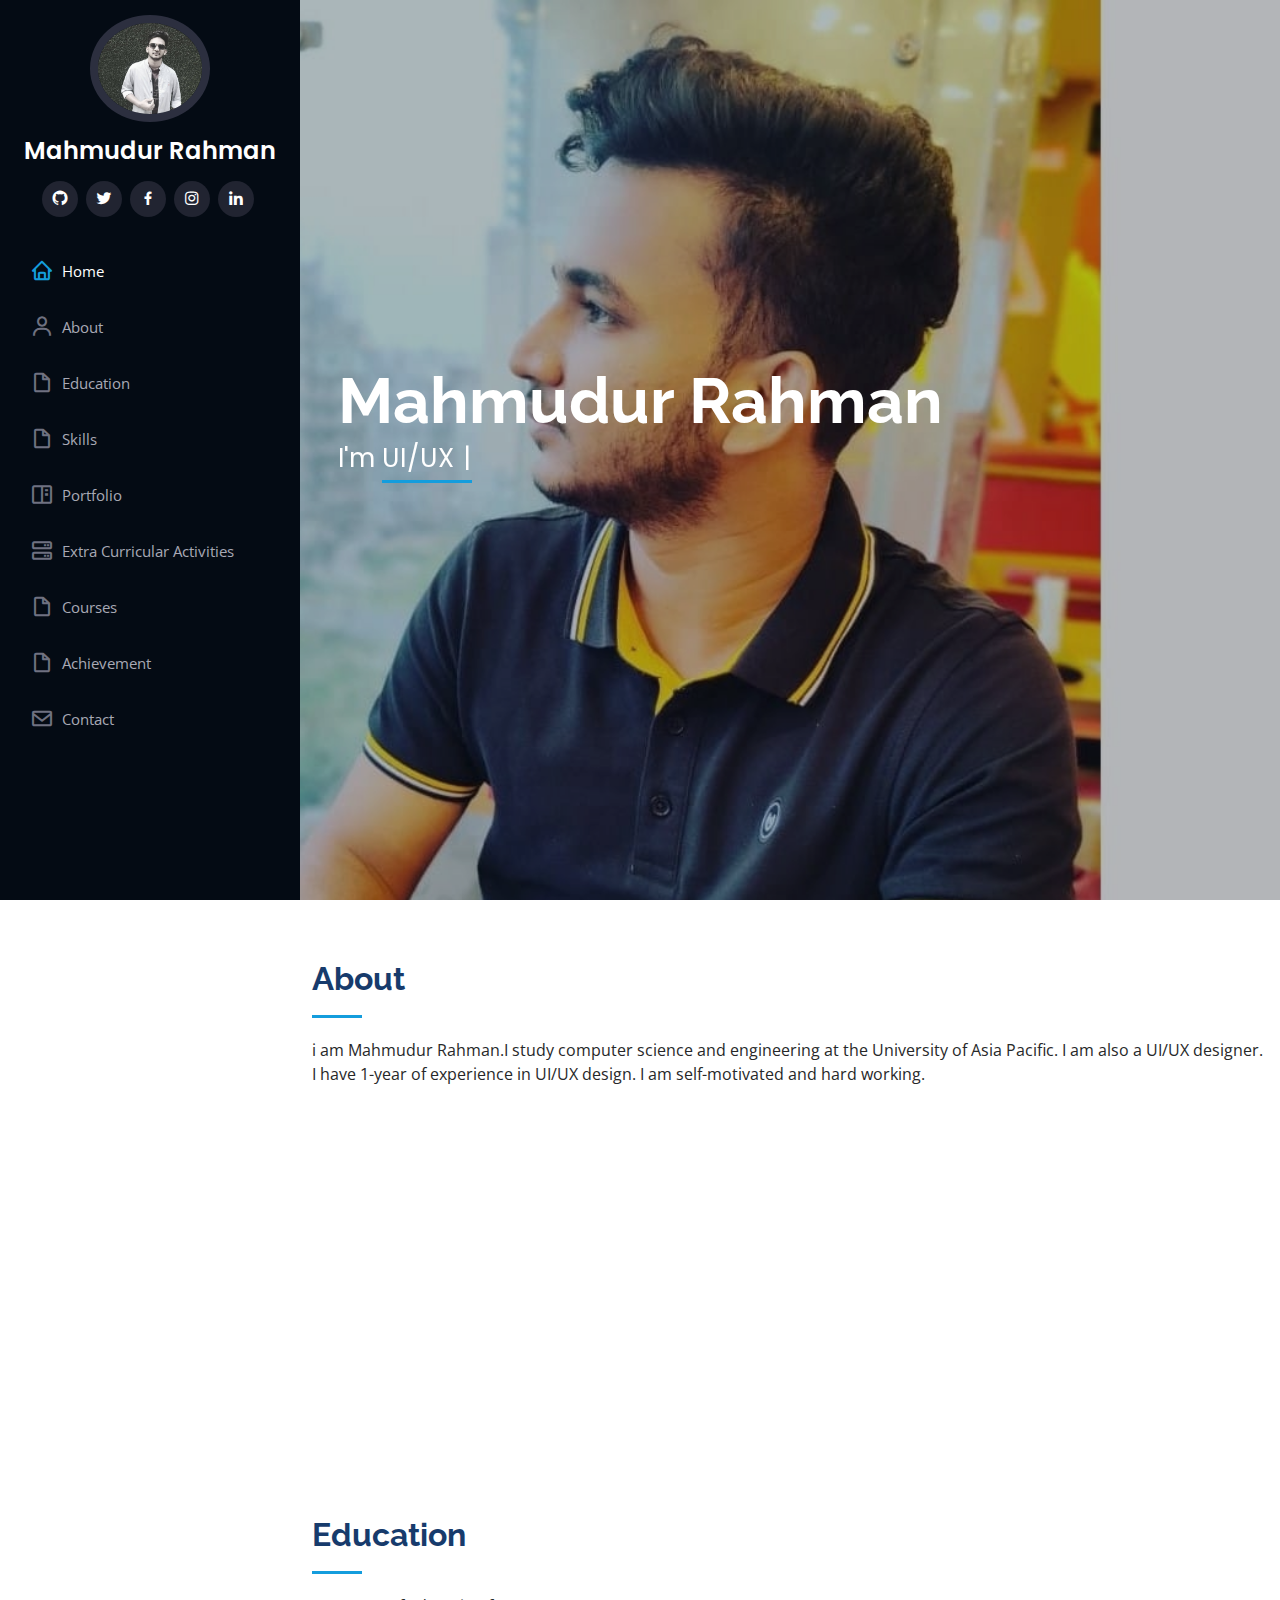
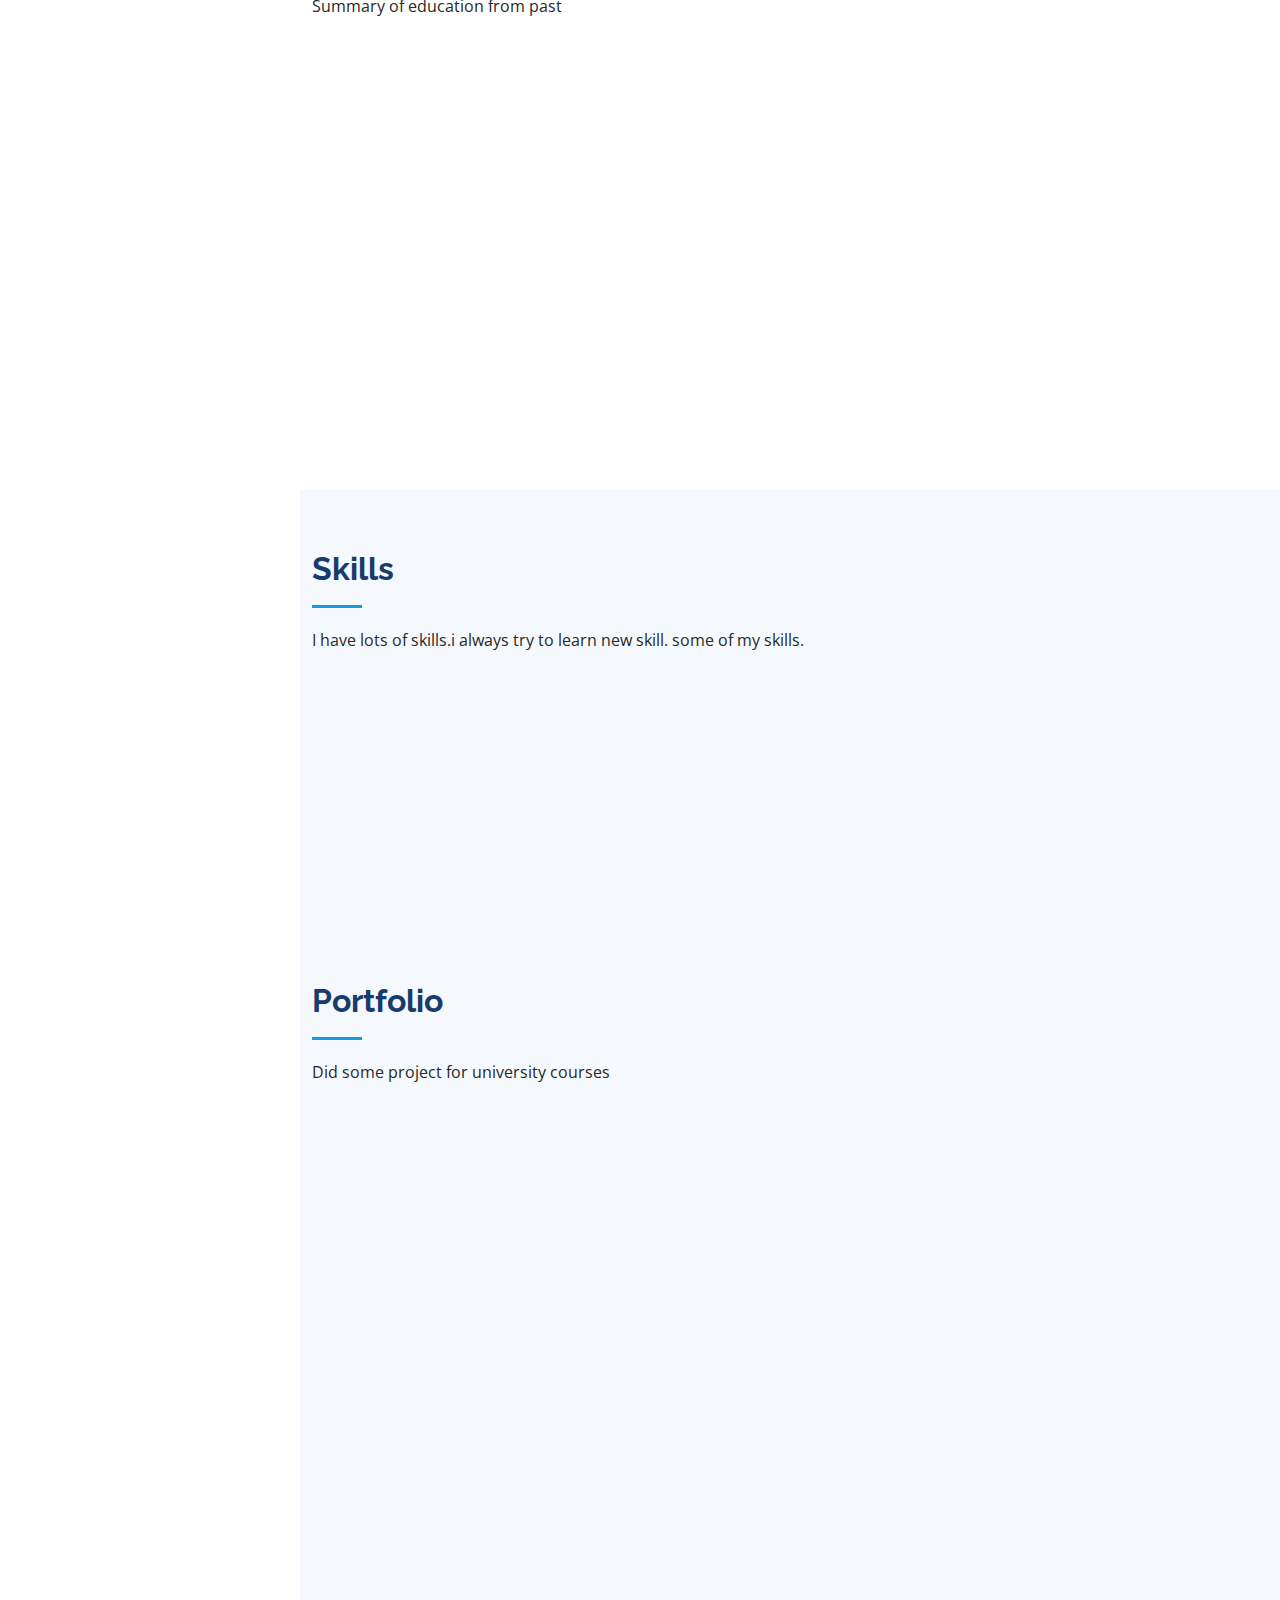
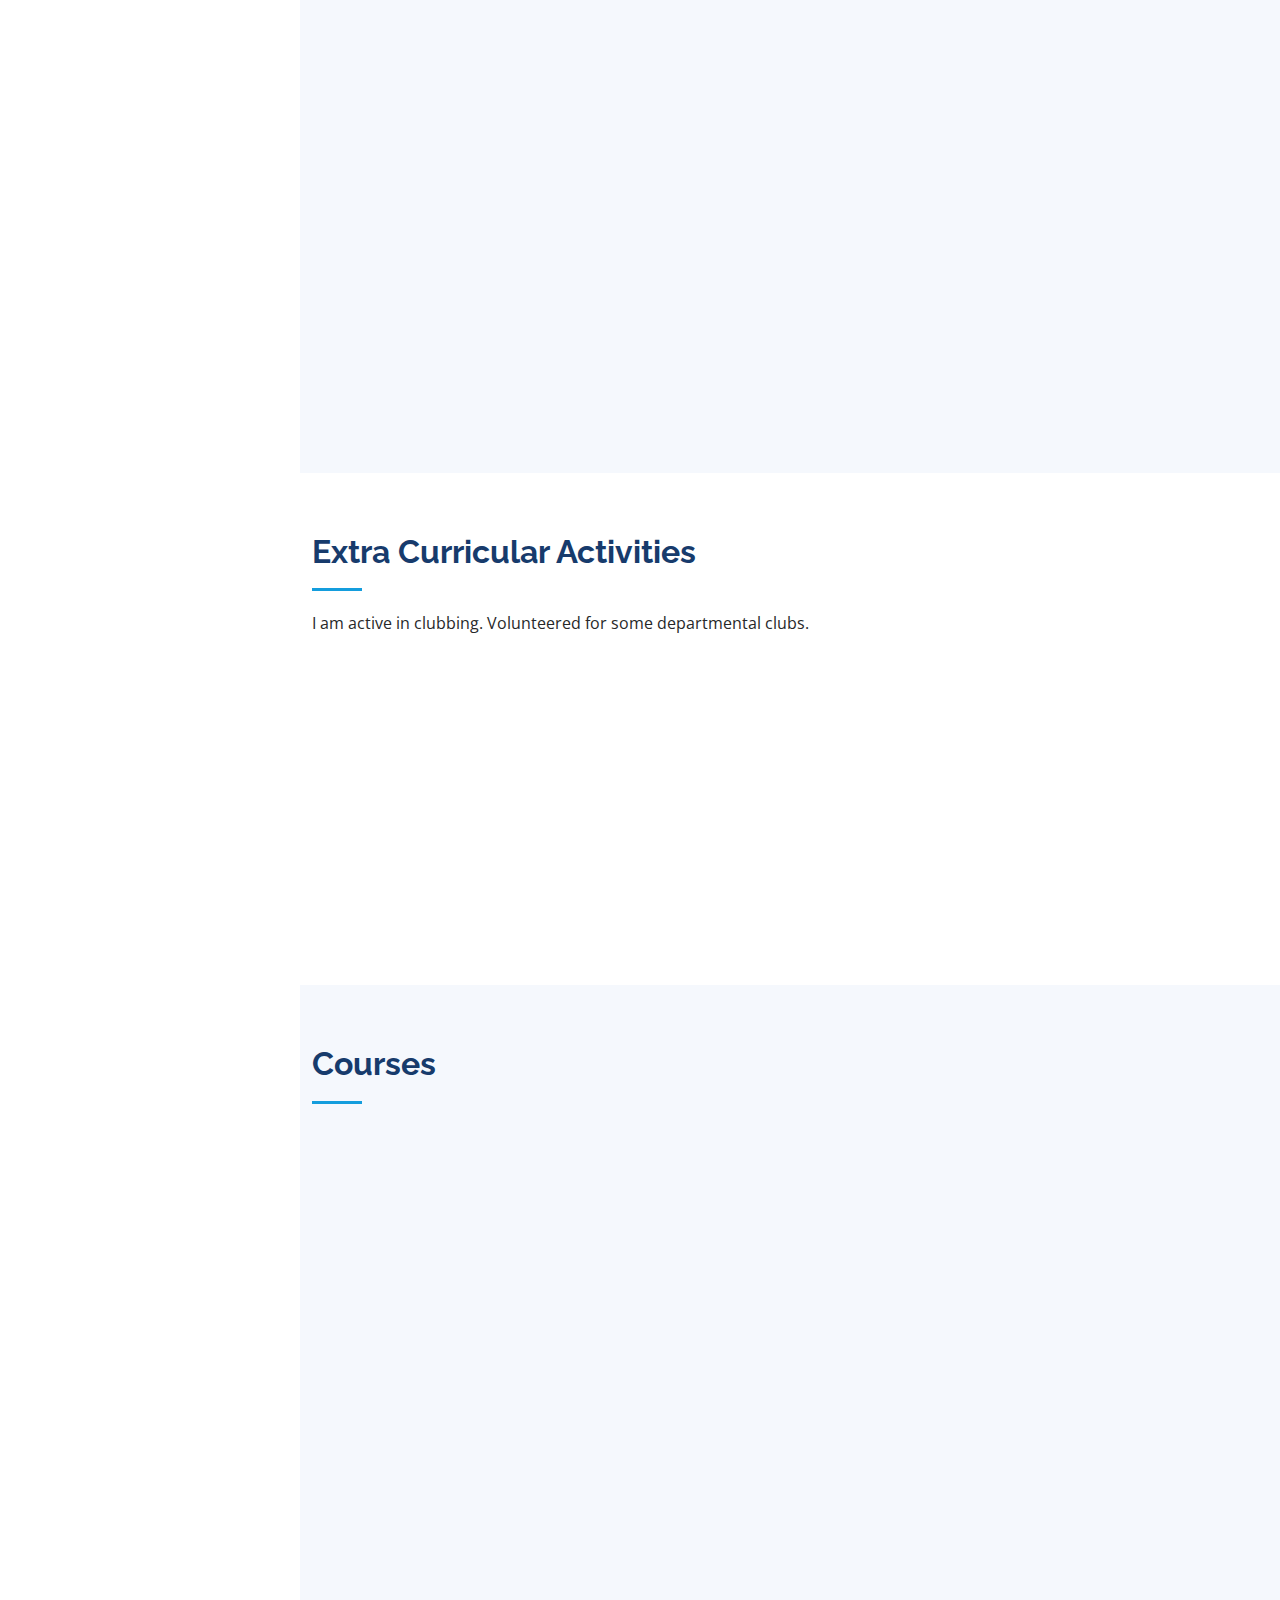
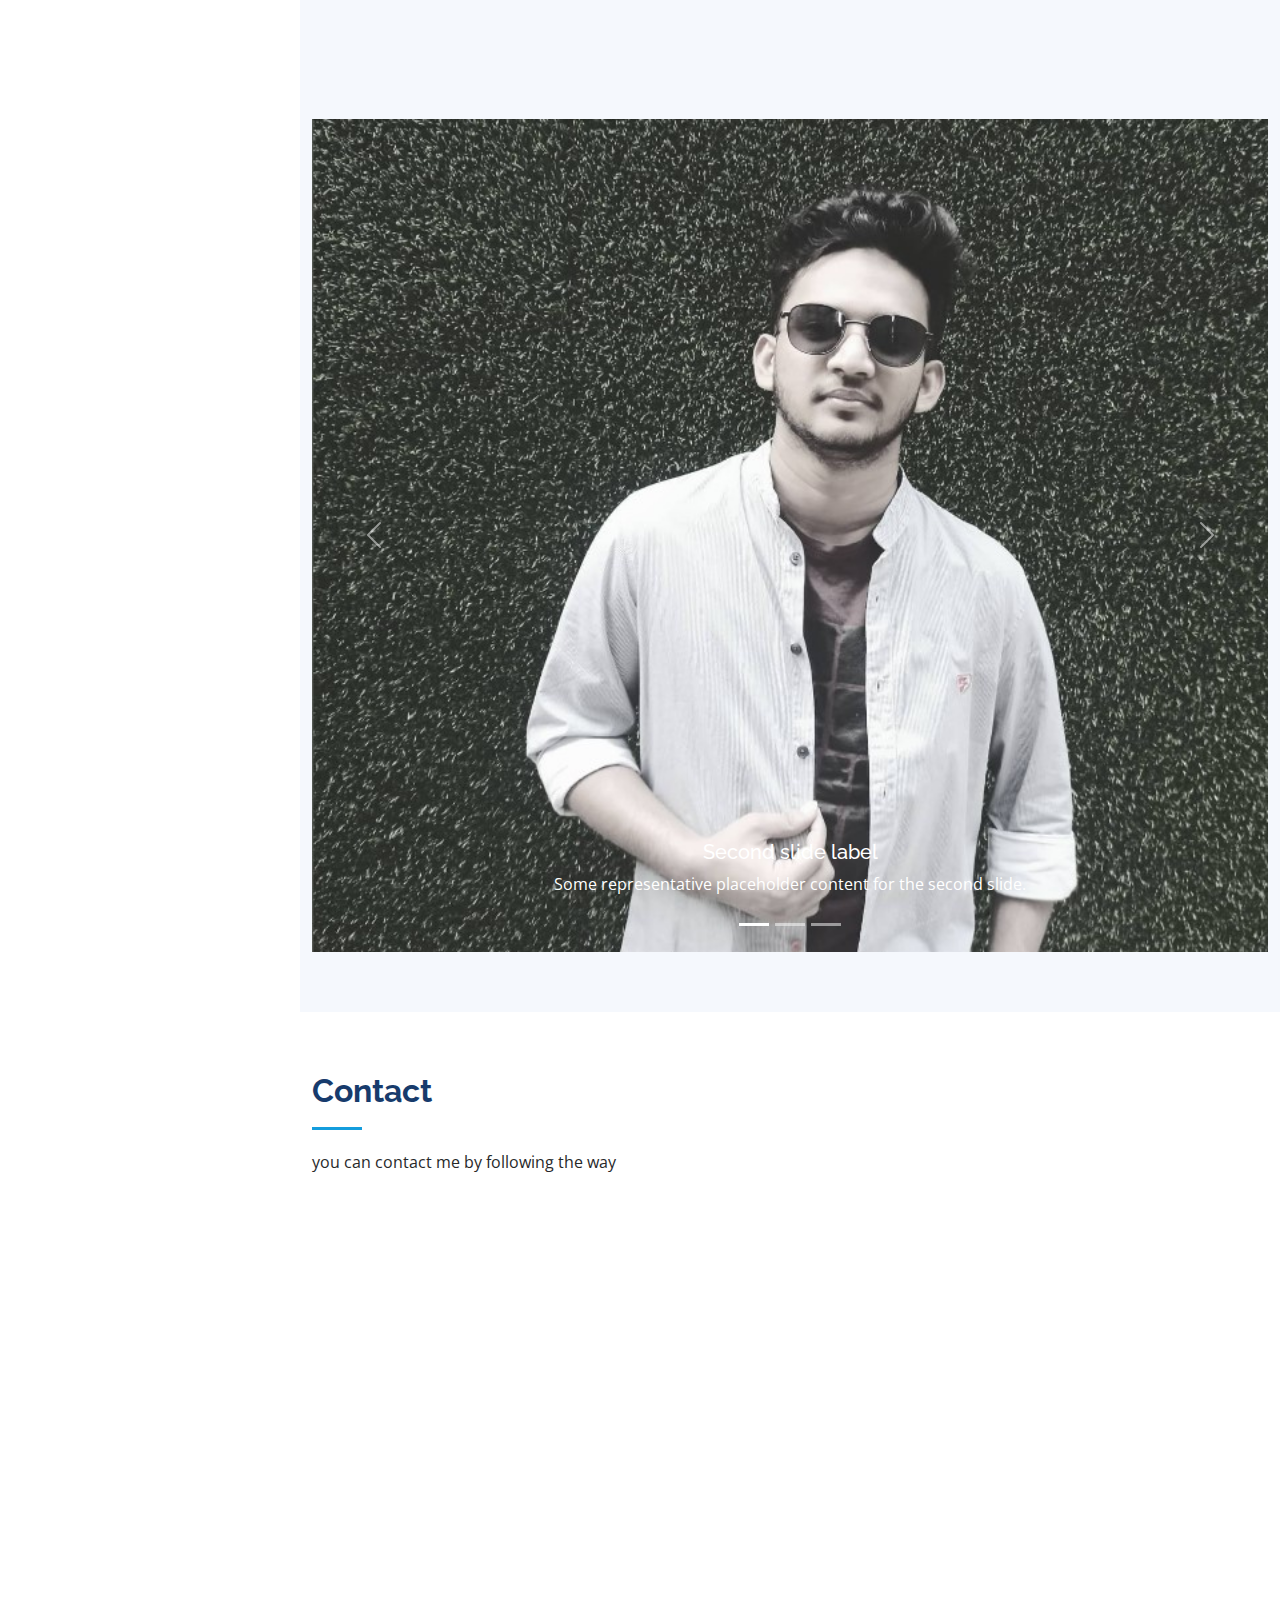
==== index.html @ 9872c56d "first commit" ====
<!DOCTYPE html>
<html lang="en">

<head>
  <meta charset="utf-8">
  <meta content="width=device-width, initial-scale=1.0" name="viewport">

  <title>Mahmudur Rahman</title>
  <meta content="" name="description">
  <meta content="" name="keywords">

  <!-- Favicons -->
  <link href="assets/img/favicon.png" rel="icon">
  <link href="assets/img/apple-touch-icon.png" rel="apple-touch-icon">
  <link rel="stylesheet" href="https://cdn.jsdelivr.net/npm/bootstrap@5.2.2/dist/css/bootstrap.min.css" integrity="sha384-Zenh87qX5JnK2Jl0vWa8Ck2rdkQ2Bzep5IDxbcnCeuOxjzrPF/et3URy9Bv1WTRi" crossorigin="anonymous">
  <!-- Google Fonts -->
  <link href="https://fonts.googleapis.com/css?family=Open+Sans:300,300i,400,400i,600,600i,700,700i|Raleway:300,300i,400,400i,500,500i,600,600i,700,700i|Poppins:300,300i,400,400i,500,500i,600,600i,700,700i" rel="stylesheet">

  <!-- Vendor CSS Files -->
  <link href="assets/vendor/aos/aos.css" rel="stylesheet">
  <link href="assets/vendor/bootstrap/css/bootstrap.min.css" rel="stylesheet">
  <link href="assets/vendor/bootstrap-icons/bootstrap-icons.css" rel="stylesheet">
  <link href="assets/vendor/boxicons/css/boxicons.min.css" rel="stylesheet">
  <link href="assets/vendor/glightbox/css/glightbox.min.css" rel="stylesheet">
  <link href="assets/vendor/swiper/swiper-bundle.min.css" rel="stylesheet">

  <!-- Template Main CSS File -->
  <link href="assets/css/style.css" rel="stylesheet">

</head>

<body>

  <!-- ======= Mobile nav toggle button ======= -->
  <i class="bi bi-list mobile-nav-toggle d-xl-none"></i>

  <!-- ======= Header ======= -->
  <header id="header">
    <div class="d-flex flex-column">

      <div class="profile">
        <img src="assets/img/profile-img.jpg" alt="" class="img-fluid rounded-circle">
        <h1 class="text-light"><a href="index.html">Mahmudur Rahman</a></h1>
        <div class="social-links mt-3 text-center">
          <a href="https://github.com/mahmud55" class="github" target="_blank"><i class="bx bxl-github"></i></a>
          <a href="#" class="twitter" target="_blank"><i class="bx bxl-twitter"></i></a>
          <a href="https://www.facebook.com/mahmudur.rimon" class="facebook" target="_blank"><i class="bx bxl-facebook"></i></a>
          <a href="https://www.instagram.com/_mahmud_rahman/" class="instagram" target="_blank"><i class="bx bxl-instagram"></i></a>
          <a href="https://www.linkedin.com/in/mahmudur-rahman-b52b741bb" class="linkedin" target="_blank"><i class="bx bxl-linkedin"></i></a>
        </div>
      </div>

      <nav id="navbar" class="nav-menu navbar">
        <ul>
          <li><a href="#hero" class="nav-link scrollto active"><i class="bx bx-home"></i> <span>Home</span></a></li>
          <li><a href="#about" class="nav-link scrollto"><i class="bx bx-user"></i> <span>About</span></a></li>
          <li><a href="#resume" class="nav-link scrollto"><i class="bx bx-file-blank"></i> <span>Education</span></a></li>
          <li><a href="#skills" class="nav-link scrollto"><i class="bx bx-file-blank"></i> <span>Skills</span></a></li>
          <li><a href="#portfolio" class="nav-link scrollto"><i class="bx bx-book-content"></i> <span>Portfolio</span></a></li>
          <li><a href="#extraCurricularActivities" class="nav-link scrollto"><i class="bx bx-server"></i> <span>Extra Curricular Activities</span></a></li>
          <li><a href="#courses" class="nav-link scrollto"><i class="bx bx-file-blank"></i> <span>Courses</span></a></li>
          <li><a href="#achievement" class="nav-link scrollto"><i class="bx bx-file-blank"></i> <span>Achievement</span></a></li>
          <li><a href="#contact" class="nav-link scrollto"><i class="bx bx-envelope"></i> <span>Contact</span></a></li>
        </ul>
      </nav><!-- .nav-menu -->
    </div>
  </header><!-- End Header -->

  <!-- ======= Hero Section ======= -->
  <section id="hero" class="d-flex flex-column justify-content-center align-items-center">
    <div class="hero-container" data-aos="fade-in">
      <h1>Mahmudur Rahman</h1>
      <p>I'm <span class="typed" data-typed-items="UI/UX Designer, Web Developer"></span></p>
    </div>
  </section><!-- End Hero -->

  <main id="main">

    <!-- ======= About Section ======= -->
    <section id="about" class="about">
      <div class="container">

        <div class="section-title">
          <h2>About</h2>
          <p>i am Mahmudur Rahman.I study computer science and engineering at the University of Asia Pacific. I am also a UI/UX designer. I have 1-year of experience in UI/UX design. I am self-motivated and hard working.</p>
        </div>

        <div class="row">
          <div class="col-lg-4" data-aos="fade-right">
            <img src="assets/img/profile-img.jpg" class="img-fluid" alt="">
          </div>
          <div class="col-lg-8 pt-4 pt-lg-0 content" data-aos="fade-left">
            <h3>UI/UX Designer &amp; Web Developer.</h3>
            <p class="fst-italic">
              I am a UI/UX designer.
              I have 1-year of experience in UI/UX design
            </p>
            <div class="row">
              <div class="col-lg-6">
                <ul>
                  <li><i class="bi bi-chevron-right"></i> <strong>Birthday:</strong> <span>15 October 1999</span></li>
                  <li><i class="bi bi-chevron-right"></i> <strong>Website:</strong> <span>www.example.com</span></li>
                  <li><i class="bi bi-chevron-right"></i> <strong>Phone:</strong> <span>+88 01749568900</span></li>
                  <li><i class="bi bi-chevron-right"></i> <strong>City:</strong> <span>Dhaka, Bangladesh</span></li>
                </ul>
              </div>
              <div class="col-lg-6">
                <ul>
                  <li><i class="bi bi-chevron-right"></i> <strong>Age:</strong> <span>23</span></li>
                  <li><i class="bi bi-chevron-right"></i> <strong>Degree:</strong> <span>Bsc in CSE(running)</span></li>
                  <li><i class="bi bi-chevron-right"></i> <strong>PhEmailone:</strong> <span>mahmudur.rahman19k@gmail.com</span></li>
                  <li><i class="bi bi-chevron-right"></i> <strong>Institution:</strong> <span>University of Asia Pacific</span></li>
                </ul>
              </div>
            </div>
            
          </div>
        </div>

      </div>
    </section><!-- End About Section -->




    <!-- =======Education Section ======= -->
    <section id="resume" class="resume">
      <div class="container">

        <div class="section-title">
          <h2>Education</h2>
          <p>Summary of education from past</p>
        </div>

        <div class="row">
          <div class="col-lg-6" data-aos="fade-up">

            <h3 class="resume-title">Education</h3>
            <div class="resume-item">
              <h4>JUNIOR SCHOOL CERTIFICATE</h4>
              <h5>2013</h5>
              <p><em>BCSIR School and College,Dhaka</em></p>
              <p>I obtained GPA 4.92</p>
            </div>
            <div class="resume-item">
              <h4>SECONDARY SCHOOL CERTIFICATE</h4>
              <h5>2015-2016</h5>
              <p><em>BCSIR School and College,Dhaka</em></p>
              <p>I obtained GPA 4.89</p>
            </div>
          </div>
          <div class="col-lg-6" data-aos="fade-up" data-aos-delay="100">
          
            <div class="resume-item">
              <h4>HIGHER SECONDARY SCHOOL CERTIFICATE</h4>
              <h5>2016 - 2018</h5>
              <p><em>Udayan Higher Secondary School,Dhaka</em></p>
              <ul>
                <li>I obtained GPA 4.42</li>
               
              </ul>    
            <div class="resume-item">
              <h4>BACHELOR OF COMPUTER SCIENCE & ENGINEERING</h4>
              <h5>2020 - Present</h5>
              <p><em>University of Asia Pacific,Dhaka</em></p>
              <ol>
                <li>Current CGPA: 3.75.</li>
                
              </ol>
            </div>
          </div>
        </div>

      </div>
    </section><!-- End Eduction Section -->

        <!-- ======= Skills Section ======= -->
        <section id="skills" class="skills section-bg">
          <div class="container">
    
            <div class="section-title">
              <h2>Skills</h2>
              <p>I have lots of skills.i always try to learn new skill. some of my skills.</p>
            </div>
    
            <div class="row skills-content">
    
              <div class="col-lg-6" data-aos="fade-up">
    
                <div class="progress">
                  <span class="skill">HTML <i class="val">100%</i></span>
                  <div class="progress-bar-wrap">
                    <div class="progress-bar" role="progressbar" aria-valuenow="100" aria-valuemin="0" aria-valuemax="100"></div>
                  </div>
                </div>
    
                <div class="progress">
                  <span class="skill">CSS <i class="val">90%</i></span>
                  <div class="progress-bar-wrap">
                    <div class="progress-bar" role="progressbar" aria-valuenow="90" aria-valuemin="0" aria-valuemax="100"></div>
                  </div>
                </div>
    
                <div class="progress">
                  <span class="skill">JavaScript <i class="val">75%</i></span>
                  <div class="progress-bar-wrap">
                    <div class="progress-bar" role="progressbar" aria-valuenow="75" aria-valuemin="0" aria-valuemax="100"></div>
                  </div>
                </div>
    
              </div>
    
              <div class="col-lg-6" data-aos="fade-up" data-aos-delay="100">
    
                <div class="progress">
                  <span class="skill">Python<i class="val">80%</i></span>
                  <div class="progress-bar-wrap">
                    <div class="progress-bar" role="progressbar" aria-valuenow="80" aria-valuemin="0" aria-valuemax="100"></div>
                  </div>
                </div>
    
                <div class="progress">
                  <span class="skill">UI/UX <i class="val">90%</i></span>
                  <div class="progress-bar-wrap">
                    <div class="progress-bar" role="progressbar" aria-valuenow="90" aria-valuemin="0" aria-valuemax="100"></div>
                  </div>
                </div>
    
                <div class="progress">
                  <span class="skill">Photoshop <i class="val">55%</i></span>
                  <div class="progress-bar-wrap">
                    <div class="progress-bar" role="progressbar" aria-valuenow="55" aria-valuemin="0" aria-valuemax="100"></div>
                  </div>
                </div>
    
              </div>
    
            </div>
    
          </div>
        </section><!-- End Skills Section -->

    <!-- ======= Portfolio Section ======= -->
    <section id="portfolio" class="portfolio section-bg">
      <div class="container">

        <div class="section-title">
          <h2>Portfolio</h2>
          <p>Did some project for university courses</p>
        </div>

        <div class="row" data-aos="fade-up">
          <div class="col-lg-12 d-flex justify-content-center">
            <ul id="portfolio-flters">
              <li data-filter="*" class="filter-active">All</li>
              <li data-filter=".filter-app">C</li>
              <li data-filter=".filter-card">Java</li>
              <li data-filter=".filter-web">Web</li>
            </ul>
          </div>
        </div>

        <div class="row portfolio-container" data-aos="fade-up" data-aos-delay="100">

          <div class="col-lg-4 col-md-6 portfolio-item filter-app">
            <div class="portfolio-wrap">
              <img src="assets/img/portfolio/portfolio-1.jpg" class="img-fluid" alt="">
              <div class="portfolio-links">
                <a href="assets/img/portfolio/portfolio-1.jpg" data-gallery="portfolioGallery" class="portfolio-lightbox" title="App 1"><i class="bx bx-plus"></i></a>
                
              </div>
            </div>
          </div>

          <div class="col-lg-4 col-md-6 portfolio-item filter-web">
            <div class="portfolio-wrap">
              <img src="assets/img/portfolio/portfolio-2.jpg" class="img-fluid" alt="">
              <div class="portfolio-links">
                <a href="assets/img/portfolio/portfolio-2.jpg" data-gallery="portfolioGallery" class="portfolio-lightbox" title="Web 3"><i class="bx bx-plus"></i></a>
                
              </div>
            </div>
          </div>

          <div class="col-lg-4 col-md-6 portfolio-item filter-app">
            <div class="portfolio-wrap">
              <img src="assets/img/portfolio/portfolio-3.jpg" class="img-fluid" alt="">
              <div class="portfolio-links">
                <a href="assets/img/portfolio/portfolio-3.jpg" data-gallery="portfolioGallery" class="portfolio-lightbox" title="App 2"><i class="bx bx-plus"></i></a>
                
              </div>
            </div>
          </div>

          <div class="col-lg-4 col-md-6 portfolio-item filter-card">
            <div class="portfolio-wrap">
              <img src="assets/img/portfolio/portfolio-4.jpg" class="img-fluid" alt="">
              <div class="portfolio-links">
                <a href="assets/img/portfolio/portfolio-4.jpg" data-gallery="portfolioGallery" class="portfolio-lightbox" title="Card 2"><i class="bx bx-plus"></i></a>
                
              </div>
            </div>
          </div>

          <div class="col-lg-4 col-md-6 portfolio-item filter-web">
            <div class="portfolio-wrap">
              <img src="assets/img/portfolio/portfolio-5.jpg" class="img-fluid" alt="">
              <div class="portfolio-links">
                <a href="assets/img/portfolio/portfolio-5.jpg" data-gallery="portfolioGallery" class="portfolio-lightbox" title="Web 2"><i class="bx bx-plus"></i></a>
                
              </div>
            </div>
          </div>

          <div class="col-lg-4 col-md-6 portfolio-item filter-app">
            <div class="portfolio-wrap">
              <img src="assets/img/portfolio/portfolio-6.jpg" class="img-fluid" alt="">
              <div class="portfolio-links">
                <a href="assets/img/portfolio/portfolio-6.jpg" data-gallery="portfolioGallery" class="portfolio-lightbox" title="App 3"><i class="bx bx-plus"></i></a>
                
              </div>
            </div>
          </div>

          <div class="col-lg-4 col-md-6 portfolio-item filter-card">
            <div class="portfolio-wrap">
              <img src="assets/img/portfolio/portfolio-7.jpg" class="img-fluid" alt="">
              <div class="portfolio-links">
                <a href="assets/img/portfolio/portfolio-7.jpg" data-gallery="portfolioGallery" class="portfolio-lightbox" title="Card 1"><i class="bx bx-plus"></i></a>
                
              </div>
            </div>
          </div>

          <div class="col-lg-4 col-md-6 portfolio-item filter-card">
            <div class="portfolio-wrap">
              <img src="assets/img/portfolio/portfolio-8.jpg" class="img-fluid" alt="">
              <div class="portfolio-links">
                <a href="assets/img/portfolio/portfolio-8.jpg" data-gallery="portfolioGallery" class="portfolio-lightbox" title="Card 3"><i class="bx bx-plus"></i></a>
                
              </div>
            </div>
          </div>

          <div class="col-lg-4 col-md-6 portfolio-item filter-web">
            <div class="portfolio-wrap">
              <img src="assets/img/portfolio/portfolio-9.jpg" class="img-fluid" alt="">
              <div class="portfolio-links">
                <a href="assets/img/portfolio/portfolio-9.jpg" data-gallery="portfolioGallery" class="portfolio-lightbox" title="Web 3"><i class="bx bx-plus"></i></a>
                
              </div>
            </div>
          </div>

        </div>

      </div>
    </section><!-- End Portfolio Section -->

    <!-- =======extraCurricularActivities Section ======= -->
    <section id="extraCurricularActivities" class="services">
      <div class="container">

        <div class="section-title">
          <h2>Extra Curricular Activities</h2>
          <p>I am active in clubbing. Volunteered for some departmental clubs.</p>
        </div>

        <div class="row">
          <div class="col-lg-4 col-md-6 icon-box" data-aos="fade-up">
            <div class="icon"><i class="bi bi-briefcase"></i></div>
            <h4 class="title"><a href="https://snhclub.org/">Software & Hardware Club, CSE, UAP</a></h4>
            <p class="description">Treasurer at Software & Hardware Club </p>
          </div>
          <div class="col-lg-4 col-md-6 icon-box" data-aos="fade-up" data-aos-delay="100">
            <div class="icon"><i class="bi bi-card-checklist"></i></div>
            <h4 class="title"><a href="">Cultural Club, CSE, UAP</a></h4>
            <p class="description">volunteer</p>
          </div>
          <div class="col-lg-4 col-md-6 icon-box" data-aos="fade-up" data-aos-delay="200">
            <div class="icon"><i class="bi bi-bar-chart"></i></div>
            <h4 class="title"><a href="">Film & Photography Club, CSE, UAP</a></h4>
            <p class="description">volunteer</p>
          </div>
          <div class="col-lg-4 col-md-6 icon-box" data-aos="fade-up" data-aos-delay="300">
            <div class="icon"><i class="bi bi-binoculars"></i></div>
            <h4 class="title"><a href="">Cyber Security Club, CSE-UAP</a></h4>
            <p class="description">volunteer</p>
          </div>
          <div class="col-lg-4 col-md-6 icon-box" data-aos="fade-up" data-aos-delay="400">
            <div class="icon"><i class="bi bi-brightness-high"></i></div>
            <h4 class="title"><a href="">Programming Contest Club, CSE-UAP</a></h4>
            <p class="description">volunteer</p>
          </div>
          <div class="col-lg-4 col-md-6 icon-box" data-aos="fade-up" data-aos-delay="500">
            <div class="icon"><i class="bi bi-calendar4-week"></i></div>
            <h4 class="title"><a href="">ROBOTICS CLUB, CSE-UAP</a></h4>
            <p class="description">volunteer</p>
          </div>
        </div>

      </div>
    </section><!-- End Services Section -->

    <!-- =====Courses Section ======= -->
    <section id="courses" class="testimonials section-bg">
      <div class="container">

        <div class="section-title">
          <h2>Courses</h2>
          
        </div>

        <div class="testimonials-slider swiper" data-aos="fade-up" data-aos-delay="100">
          <div class="swiper-wrapper">

            <div class="swiper-slide">
              <div class="testimonial-item" data-aos="fade-up">
                <p>
                  <i class="bx bxs-quote-alt-left quote-icon-left"></i>
                  Conducted CSE 309 course named "Object Oriented Programming II: Visual and Web Programming".
                  <i class="bx bxs-quote-alt-right quote-icon-right"></i>
                </p>
                <img src="assets/img/testimonials/testimonials-1.jpg" class="testimonial-img" alt="">
                <h3>Md.Nahiyan Uddin</h3>
                <h4>Lecturer</h4>
                <h4>Department of Computer Science and Engineering,<br> University of Asia Pacific</h4>
              </div>
            </div><!-- End testimonial item -->

            <div class="swiper-slide">
              <div class="testimonial-item" data-aos="fade-up" data-aos-delay="100">
                <p>
                  <i class="bx bxs-quote-alt-left quote-icon-left"></i>
                  Conducted CSE 211 course named "Database Systems"
                  <i class="bx bxs-quote-alt-right quote-icon-right"></i>
                </p>
                <img src="assets/img/testimonials/testimonials-2.jpg" class="testimonial-img" alt="">
                <h3>Molla Rashied Hussein</h3>
                <h4>Assistant Professor</h4>
                <h4>Department of Computer Science and Engineering,<br> University of Asia Pacific</h4>
              </div>
            </div><!-- End testimonial item -->

            <div class="swiper-slide">
              <div class="testimonial-item" data-aos="fade-up" data-aos-delay="200">
                <p>
                  <i class="bx bxs-quote-alt-left quote-icon-left"></i>
                  Conducted CSE 203 course named "Object Oriented Programming-I: Java" and CSE 207 course named "Algorithms"
                  <i class="bx bxs-quote-alt-right quote-icon-right"></i>
                </p>
                <img src="assets/img/testimonials/testimonials-3.jpg" class="testimonial-img" alt="">
                <h3>Tanjina Helaly</h3>
                <h4>Assistant Professor</h4>
                <h4>Department of Computer Science and Engineering,<br> University of Asia Pacific</h4>
              </div>
            </div><!-- End testimonial item -->

            <div class="swiper-slide">
              <div class="testimonial-item" data-aos="fade-up" data-aos-delay="300">
                <p>
                  <i class="bx bxs-quote-alt-left quote-icon-left"></i>
                  Conducted CSE 100 course named "Competetive Programming".
                  <i class="bx bxs-quote-alt-right quote-icon-right"></i>
                </p>
                <img src="assets/img/testimonials/testimonials-4.jpg" class="testimonial-img" alt="">
                <h3>Md.Imran Bin Azad</h3>
                <h4>Assistant Professor</h4>
                <h4>Department of Computer Science and Engineering,<br> University of Asia Pacific</h4>
              </div>
            </div><!-- End testimonial item -->

            <div class="swiper-slide">
              <div class="testimonial-item" data-aos="fade-up" data-aos-delay="400">
                <p>
                  <i class="bx bxs-quote-alt-left quote-icon-left"></i>
                  Conducted MTH 204 course named "linear algebra".
                  <i class="bx bxs-quote-alt-right quote-icon-right"></i>
                </p>
                <img src="assets/img/testimonials/testimonials-5.jpg" class="testimonial-img" alt="">
                <h3>Mahruna Kader</h3>
                <h4>Lecturer</h4>
                <h4>Department of Computer Science and Engineering,<br> University of Asia Pacific</h4>
              </div>
            </div><!-- End testimonial item -->

          </div>
          <div class="swiper-pagination"></div>
        </div>

      </div>
    </section><!--courses Section -->

       <!-- ====Achievement Section ======= -->
       <section id="achievement" class="testimonials section-bg">
        <div  class="container carousel slide" data-bs-ride="false">
          <div class="carousel-indicators">
            <button type="button" data-bs-target="#carouselExampleCaptions" data-bs-slide-to="0" class="active" aria-current="true" aria-label="Slide 1"></button>
            <button type="button" data-bs-target="#carouselExampleCaptions" data-bs-slide-to="1" aria-label="Slide 2"></button>
            <button type="button" data-bs-target="#carouselExampleCaptions" data-bs-slide-to="2" aria-label="Slide 3"></button>
          </div>
          <div class="carousel-inner">
            <div class="carousel-item active">
              <img src="./assets/img/profile-img.jpg" class="d-block w-100" alt="...">
              <div class="carousel-caption d-none d-md-block">
                <h5>Second slide label</h5>
                <p>Some representative placeholder content for the second slide.</p>
              </div>
            </div>
            <div class="carousel-item">
              <img src="./assets/img/profile-img.jpg" class="d-block w-100" alt="...">
              <div class="carousel-caption d-none d-md-block">
                <h5>Second slide label</h5>
                <p>Some representative placeholder content for the second slide.</p>
              </div>
            </div>
            <div class="carousel-item">
              <img src="./assets/img/profile-img.jpg" class="d-block w-100" alt="...">
              <div class="carousel-caption d-none d-md-block">
                <h5>Third slide label</h5>
                <p>Some representative placeholder content for the third slide.</p>
              </div>
            </div>
          </div>
          <button class="carousel-control-prev" type="button" data-bs-target="#carouselExampleCaptions" data-bs-slide="prev">
            <span class="carousel-control-prev-icon" aria-hidden="true"></span>
            <span class="visually-hidden">Previous</span>
          </button>
          <button class="carousel-control-next" type="button" data-bs-target="#carouselExampleCaptions" data-bs-slide="next">
            <span class="carousel-control-next-icon" aria-hidden="true"></span>
            <span class="visually-hidden">Next</span>
          </button>
        </div>
      </section><!--Achievement Section -->

    <!-- ======= Contact Section ======= -->
    <section id="contact" class="contact">
      <div class="container">

        <div class="section-title">
          <h2>Contact</h2>
          <p>you can contact me by following the way</p>
        </div>

        <div class="row" data-aos="fade-in">

          <div class="col-lg-5 d-flex align-items-stretch">
            <div class="info">
              <div class="address">
                <i class="bi bi-geo-alt"></i>
                <h4>Location:</h4>
                <p>Green corner,Green road,Dhanmondi-05,Dhaka</p>
              </div>

              <div class="email">
                <i class="bi bi-envelope"></i>
                <h4>Email:</h4>
                <p>mahmudur.rahman19k@gmail.com</p>
              </div>

              <div class="phone">
                <i class="bi bi-phone"></i>
                <h4>Call:</h4>
                <p>+88 01749568900</p>
              </div>

              <iframe src="https://www.google.com/maps/embed?pb=!1m14!1m8!1m3!1d12097.433213460943!2d-74.0062269!3d40.7101282!3m2!1i1024!2i768!4f13.1!3m3!1m2!1s0x0%3A0xb89d1fe6bc499443!2sDowntown+Conference+Center!5e0!3m2!1smk!2sbg!4v1539943755621" frameborder="0" style="border:0; width: 100%; height: 290px;" allowfullscreen></iframe>
            </div>

          </div>

          <div class="col-lg-7 mt-5 mt-lg-0 d-flex align-items-stretch">
            <form action="forms/contact.php" method="post" role="form" class="php-email-form">
              <div class="row">
                <div class="form-group col-md-6">
                  <label for="name">Your Name</label>
                  <input type="text" name="name" class="form-control" id="name" required>
                </div>
                <div class="form-group col-md-6">
                  <label for="name">Your Email</label>
                  <input type="email" class="form-control" name="email" id="email" required>
                </div>
              </div>
              <div class="form-group">
                <label for="name">Subject</label>
                <input type="text" class="form-control" name="subject" id="subject" required>
              </div>
              <div class="form-group">
                <label for="name">Message</label>
                <textarea class="form-control" name="message" rows="10" required></textarea>
              </div>
              <div class="my-3">
                <div class="loading">Loading</div>
                <div class="error-message"></div>
                <div class="sent-message">Your message has been sent. Thank you!</div>
              </div>
              <div class="text-center"><button type="submit">Send Message</button></div>
            </form>
          </div>

        </div>

      </div>
    </section><!-- End Contact Section -->

  </main><!-- End #main -->

 

  <a href="#" class="back-to-top d-flex align-items-center justify-content-center"><i class="bi bi-arrow-up-short"></i></a>

  <!-- Vendor JS Files -->
  <script src="assets/vendor/purecounter/purecounter_vanilla.js"></script>
  <script src="assets/vendor/aos/aos.js"></script>
  <script src="assets/vendor/bootstrap/js/bootstrap.bundle.min.js"></script>
  <script src="assets/vendor/glightbox/js/glightbox.min.js"></script>
  <script src="assets/vendor/isotope-layout/isotope.pkgd.min.js"></script>
  <script src="assets/vendor/swiper/swiper-bundle.min.js"></script>
  <script src="assets/vendor/typed.js/typed.min.js"></script>
  <script src="assets/vendor/waypoints/noframework.waypoints.js"></script>
  <script src="assets/vendor/php-email-form/validate.js"></script>

  <!-- Template Main JS File -->
  <script src="assets/js/main.js"></script>

</body>

</html>
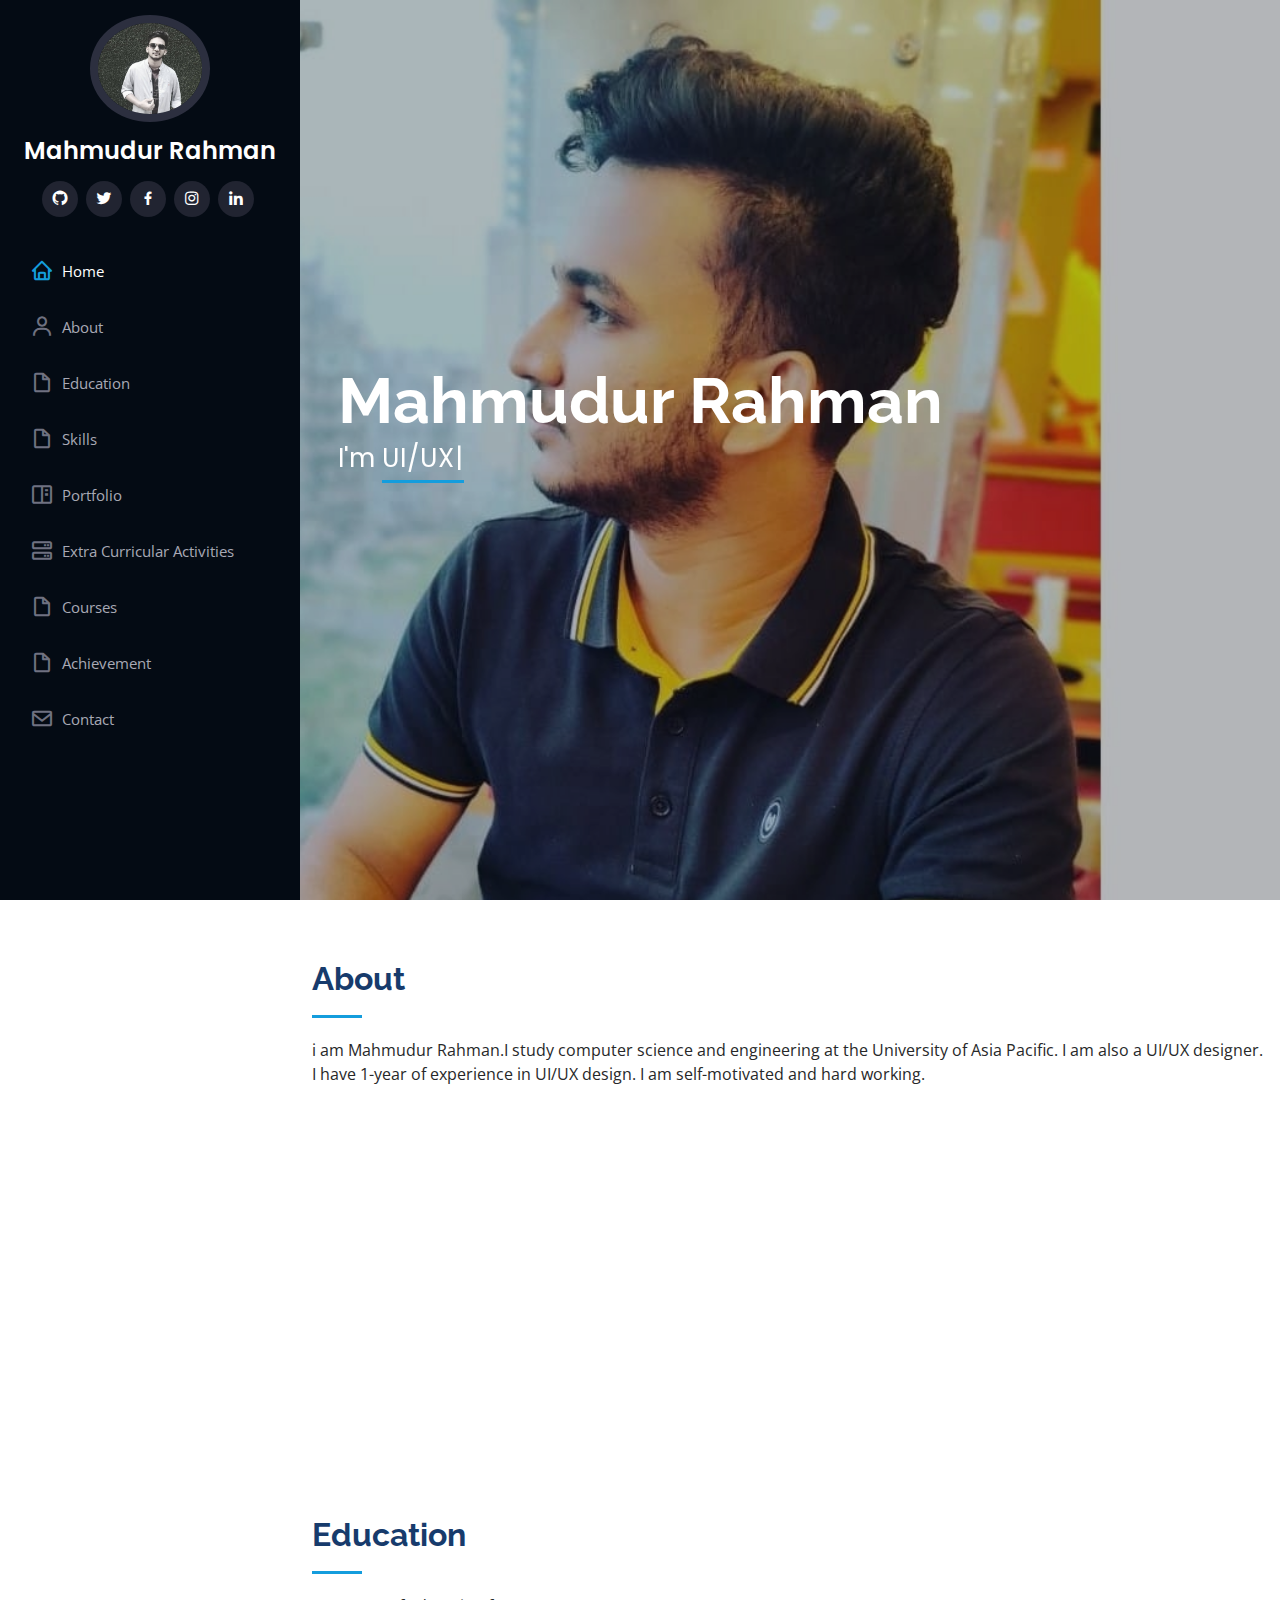
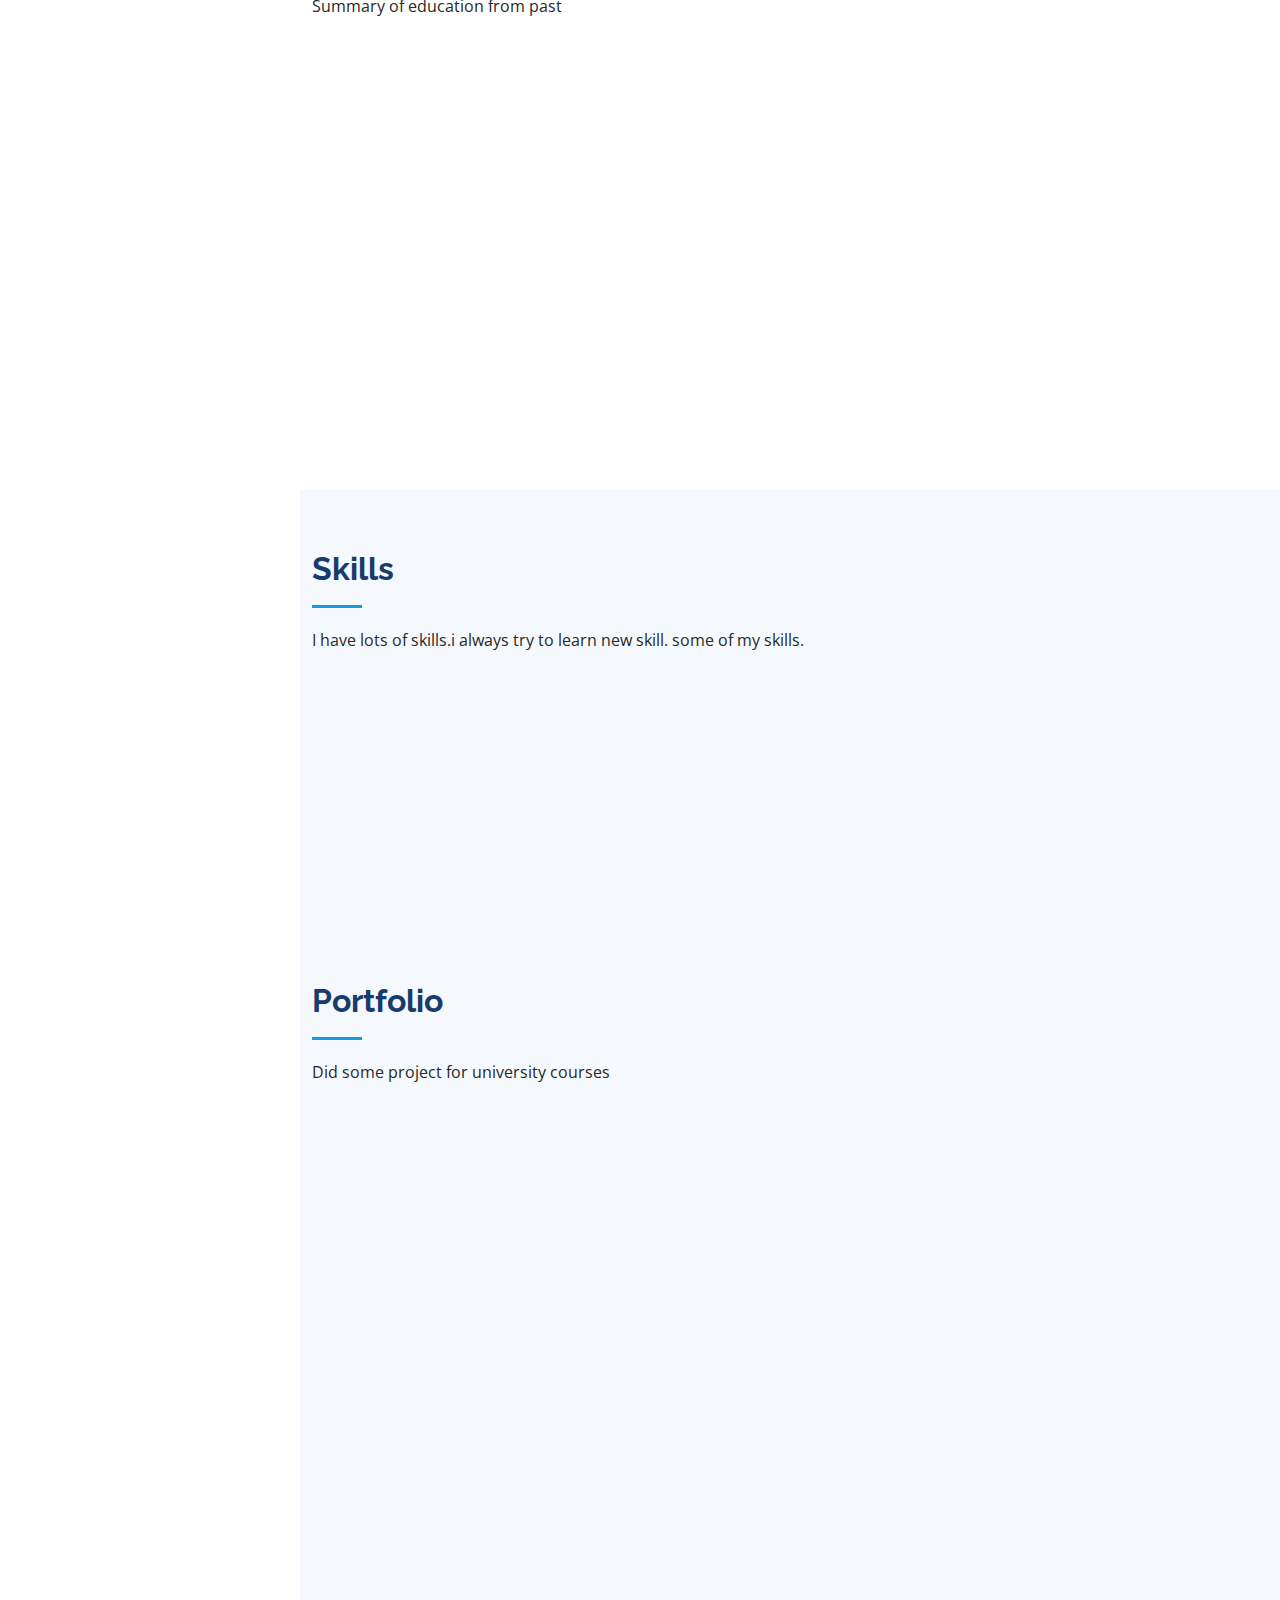
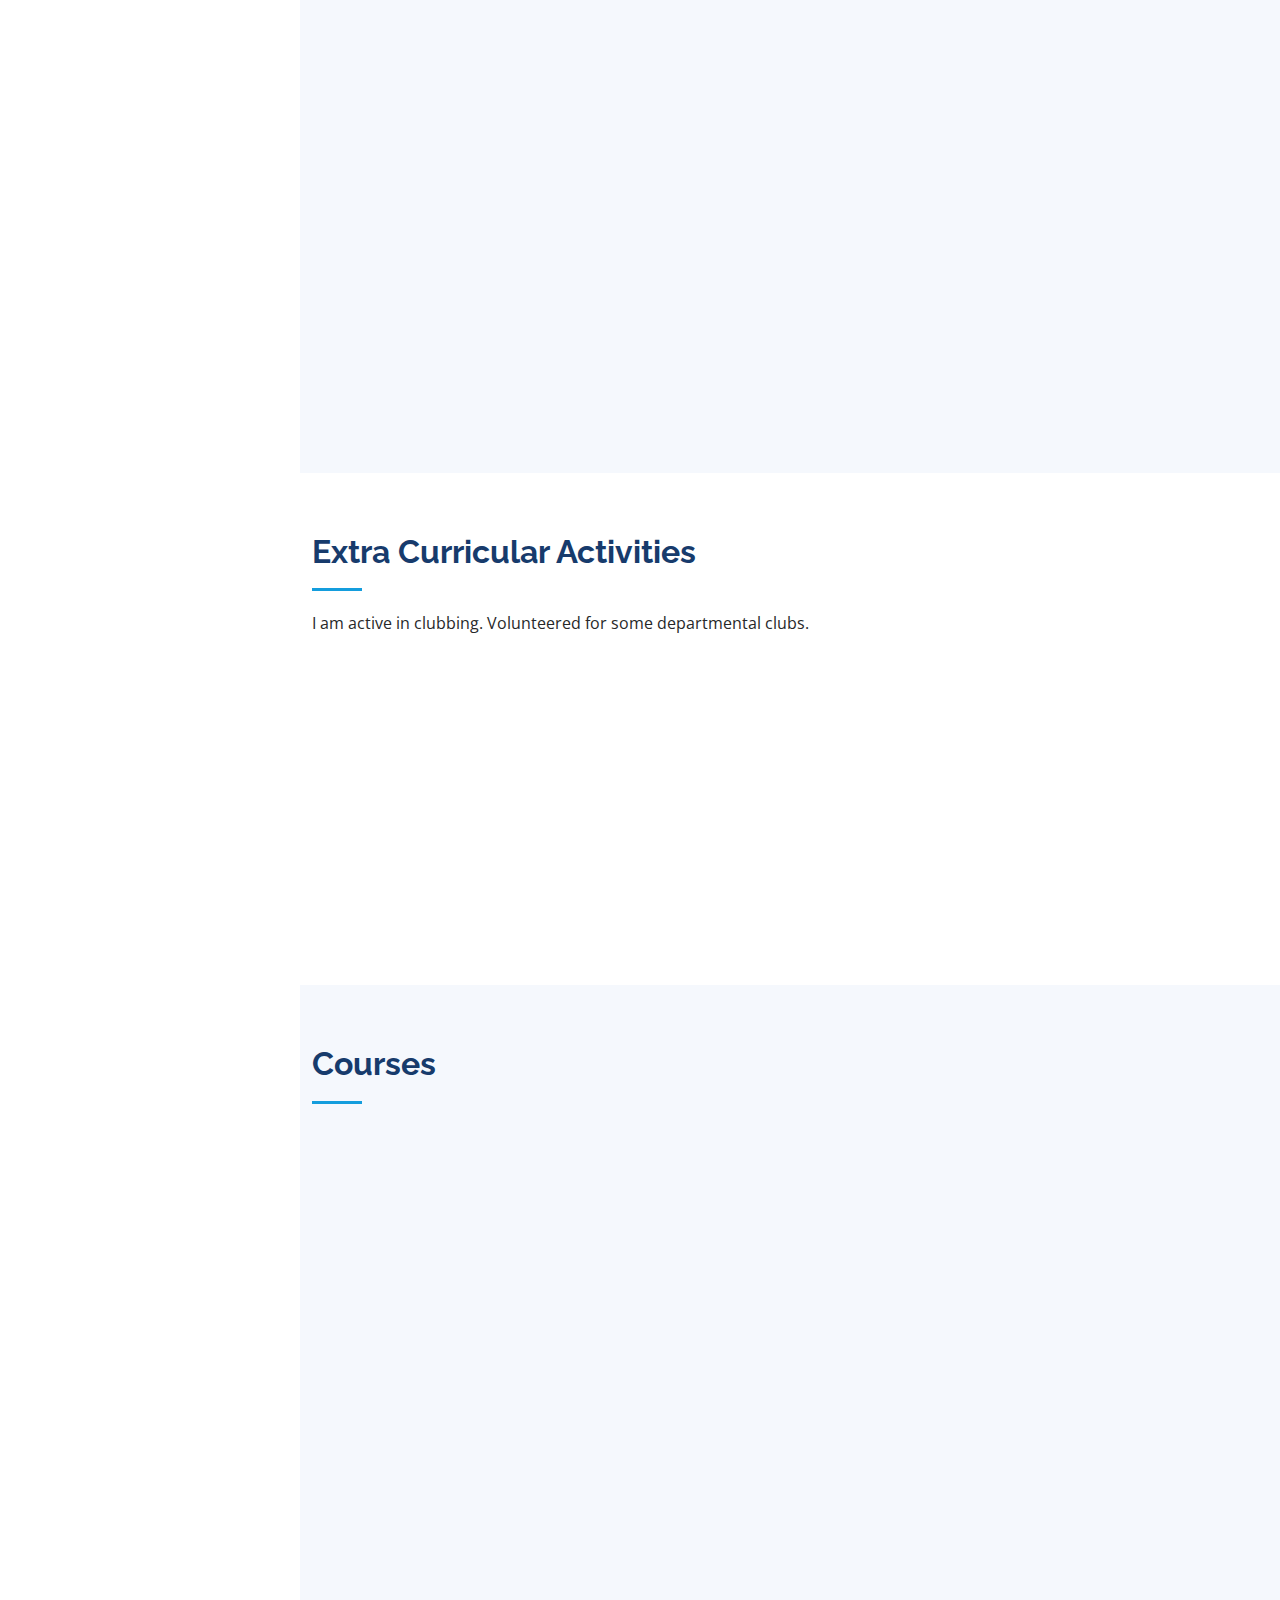
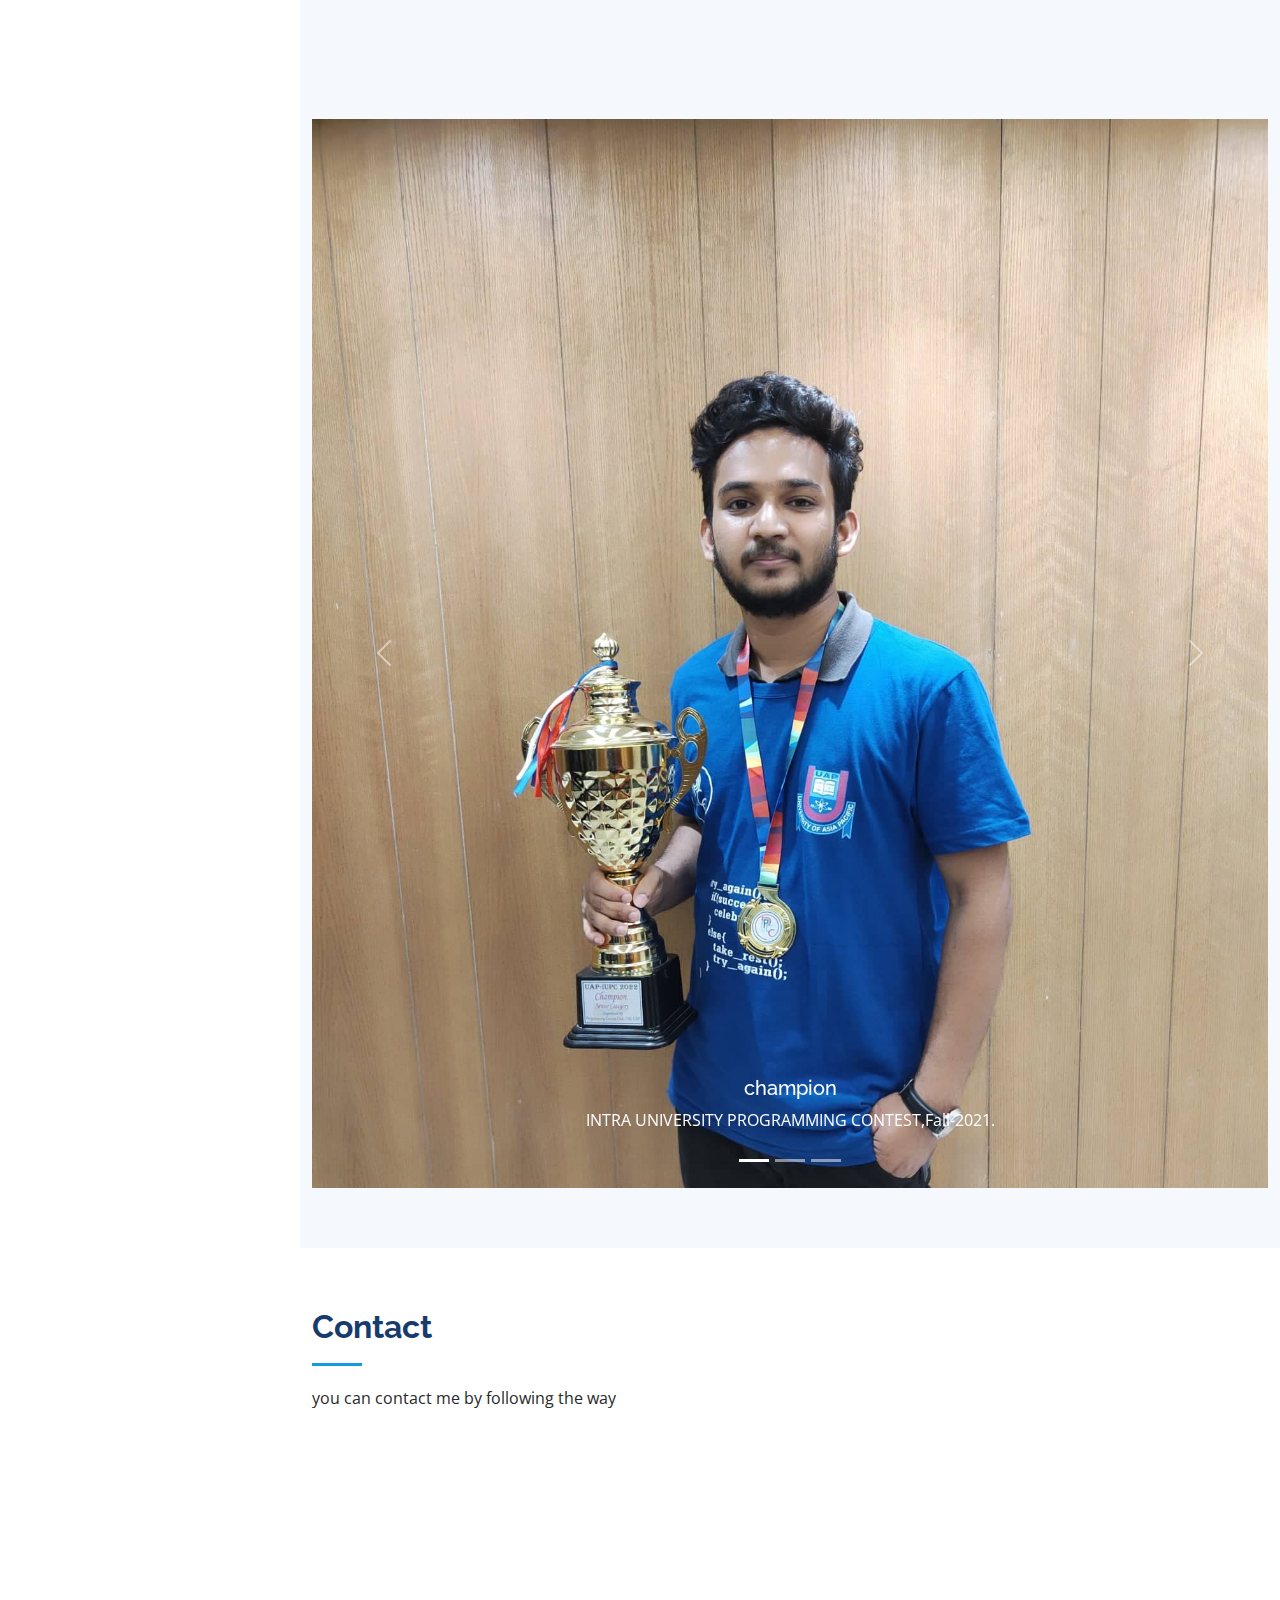
==== commit 5350f969: "achievement added" ====
--- a/index.html
+++ b/index.html
@@ -492,7 +492,7 @@
     </section><!--courses Section -->
 
        <!-- ====Achievement Section ======= -->
-       <section id="achievement" class="testimonials section-bg">
+       <section id="achievement" class=" section-bg">
         <div  class="container carousel slide" data-bs-ride="false">
           <div class="carousel-indicators">
             <button type="button" data-bs-target="#carouselExampleCaptions" data-bs-slide-to="0" class="active" aria-current="true" aria-label="Slide 1"></button>
@@ -501,24 +501,23 @@
           </div>
           <div class="carousel-inner">
             <div class="carousel-item active">
-              <img src="./assets/img/profile-img.jpg" class="d-block w-100" alt="...">
+              <img src="./assets/img/p1.jpg" class="d-block w-100" alt="...">
               <div class="carousel-caption d-none d-md-block">
-                <h5>Second slide label</h5>
+                <h5>champion</h5>
+                <p>INTRA UNIVERSITY PROGRAMMING CONTEST,Fall-2021.</p>
+              </div>
+            <div class="carousel-item">
+              <img src="./assets/img/p2.jpg" class="d-block w-100" alt="...">
+              <div class="carousel-caption d-none d-md-block">
+                <h5>champion team uap-trinity</h5>
                 <p>Some representative placeholder content for the second slide.</p>
               </div>
             </div>
             <div class="carousel-item">
-              <img src="./assets/img/profile-img.jpg" class="d-block w-100" alt="...">
+              <img src="./assets/img/p3.jpg" class="d-block w-100" alt="...">
               <div class="carousel-caption d-none d-md-block">
-                <h5>Second slide label</h5>
-                <p>Some representative placeholder content for the second slide.</p>
-              </div>
-            </div>
-            <div class="carousel-item">
-              <img src="./assets/img/profile-img.jpg" class="d-block w-100" alt="...">
-              <div class="carousel-caption d-none d-md-block">
-                <h5>Third slide label</h5>
-                <p>Some representative placeholder content for the third slide.</p>
+                <h5></h5>
+                <p>INTRA UNIVERSITY PROGRAMMING CONTEST,Fall-2021</p>
               </div>
             </div>
           </div>
@@ -610,6 +609,7 @@
   <a href="#" class="back-to-top d-flex align-items-center justify-content-center"><i class="bi bi-arrow-up-short"></i></a>
 
   <!-- Vendor JS Files -->
+  <script src="https://cdn.jsdelivr.net/npm/bootstrap@4.6.2/dist/js/bootstrap.min.js" integrity="sha384-+sLIOodYLS7CIrQpBjl+C7nPvqq+FbNUBDunl/OZv93DB7Ln/533i8e/mZXLi/P+" crossorigin="anonymous"></script>
   <script src="assets/vendor/purecounter/purecounter_vanilla.js"></script>
   <script src="assets/vendor/aos/aos.js"></script>
   <script src="assets/vendor/bootstrap/js/bootstrap.bundle.min.js"></script>
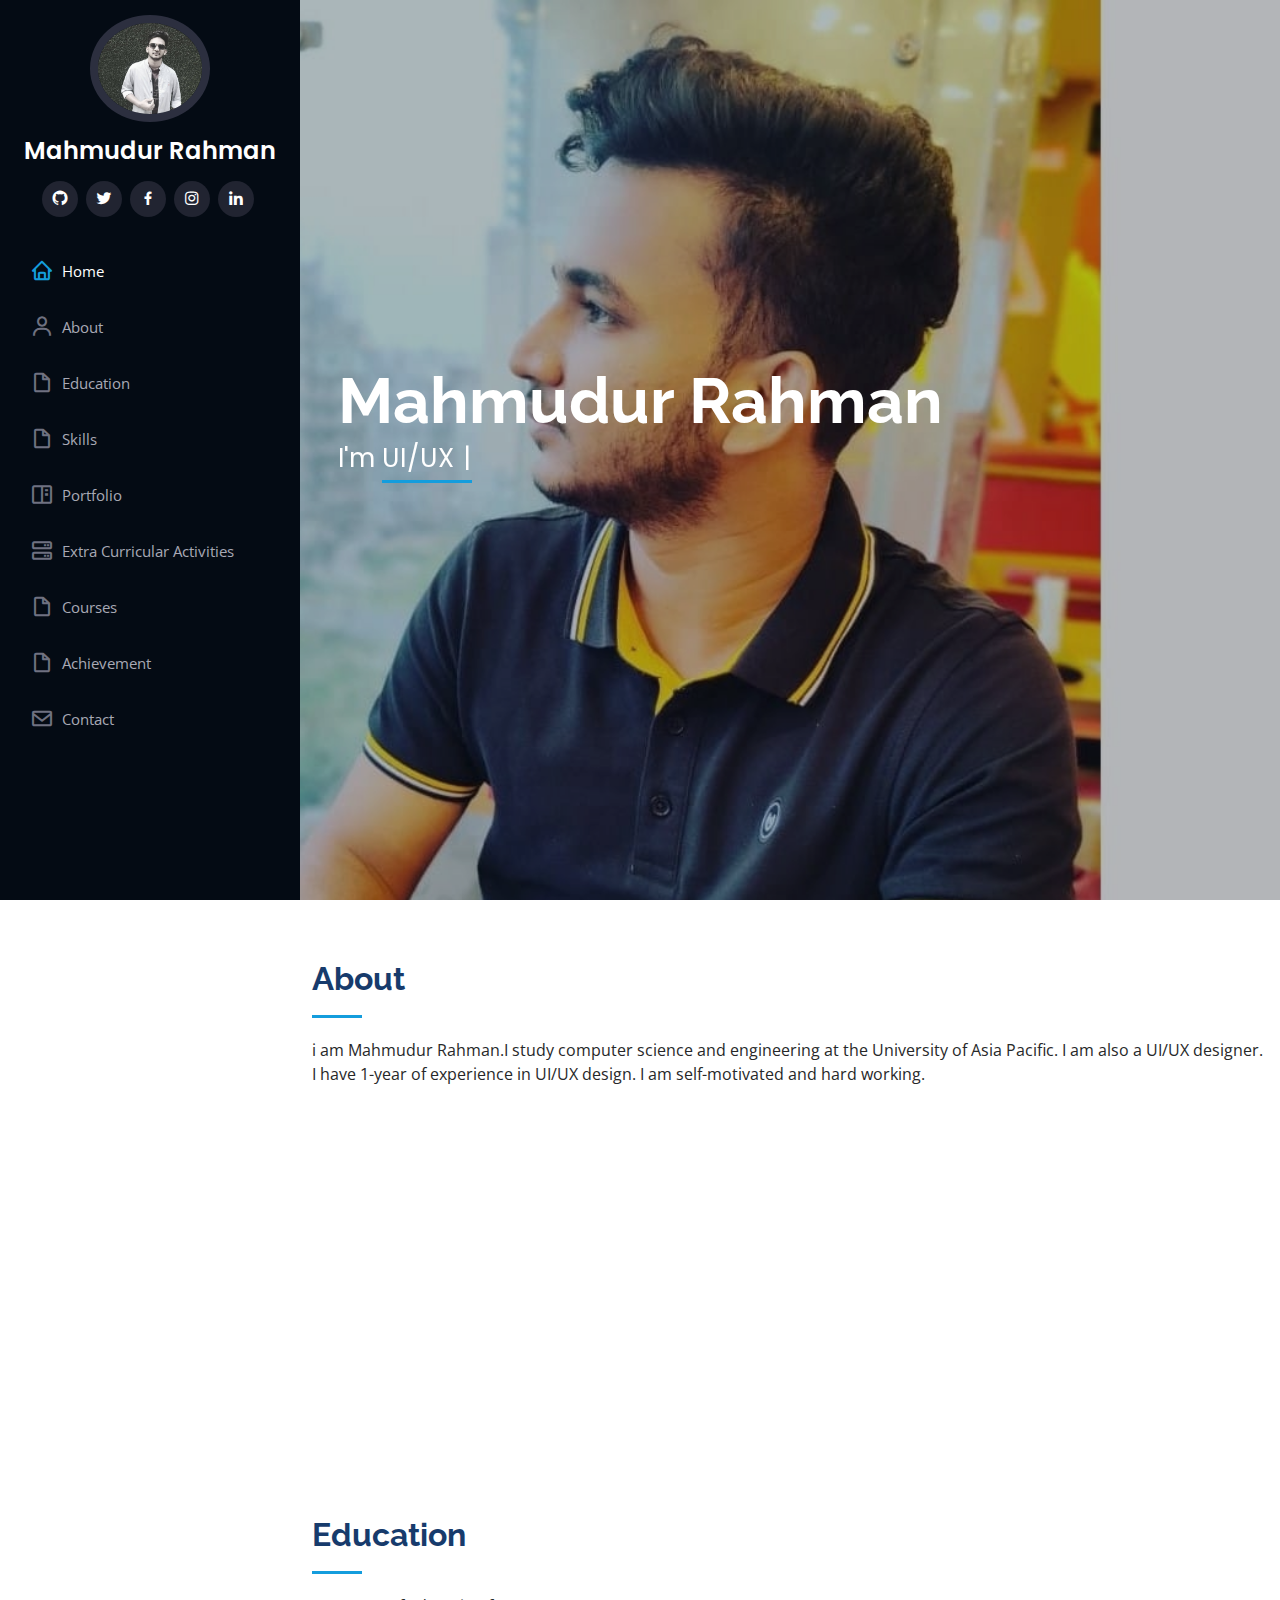
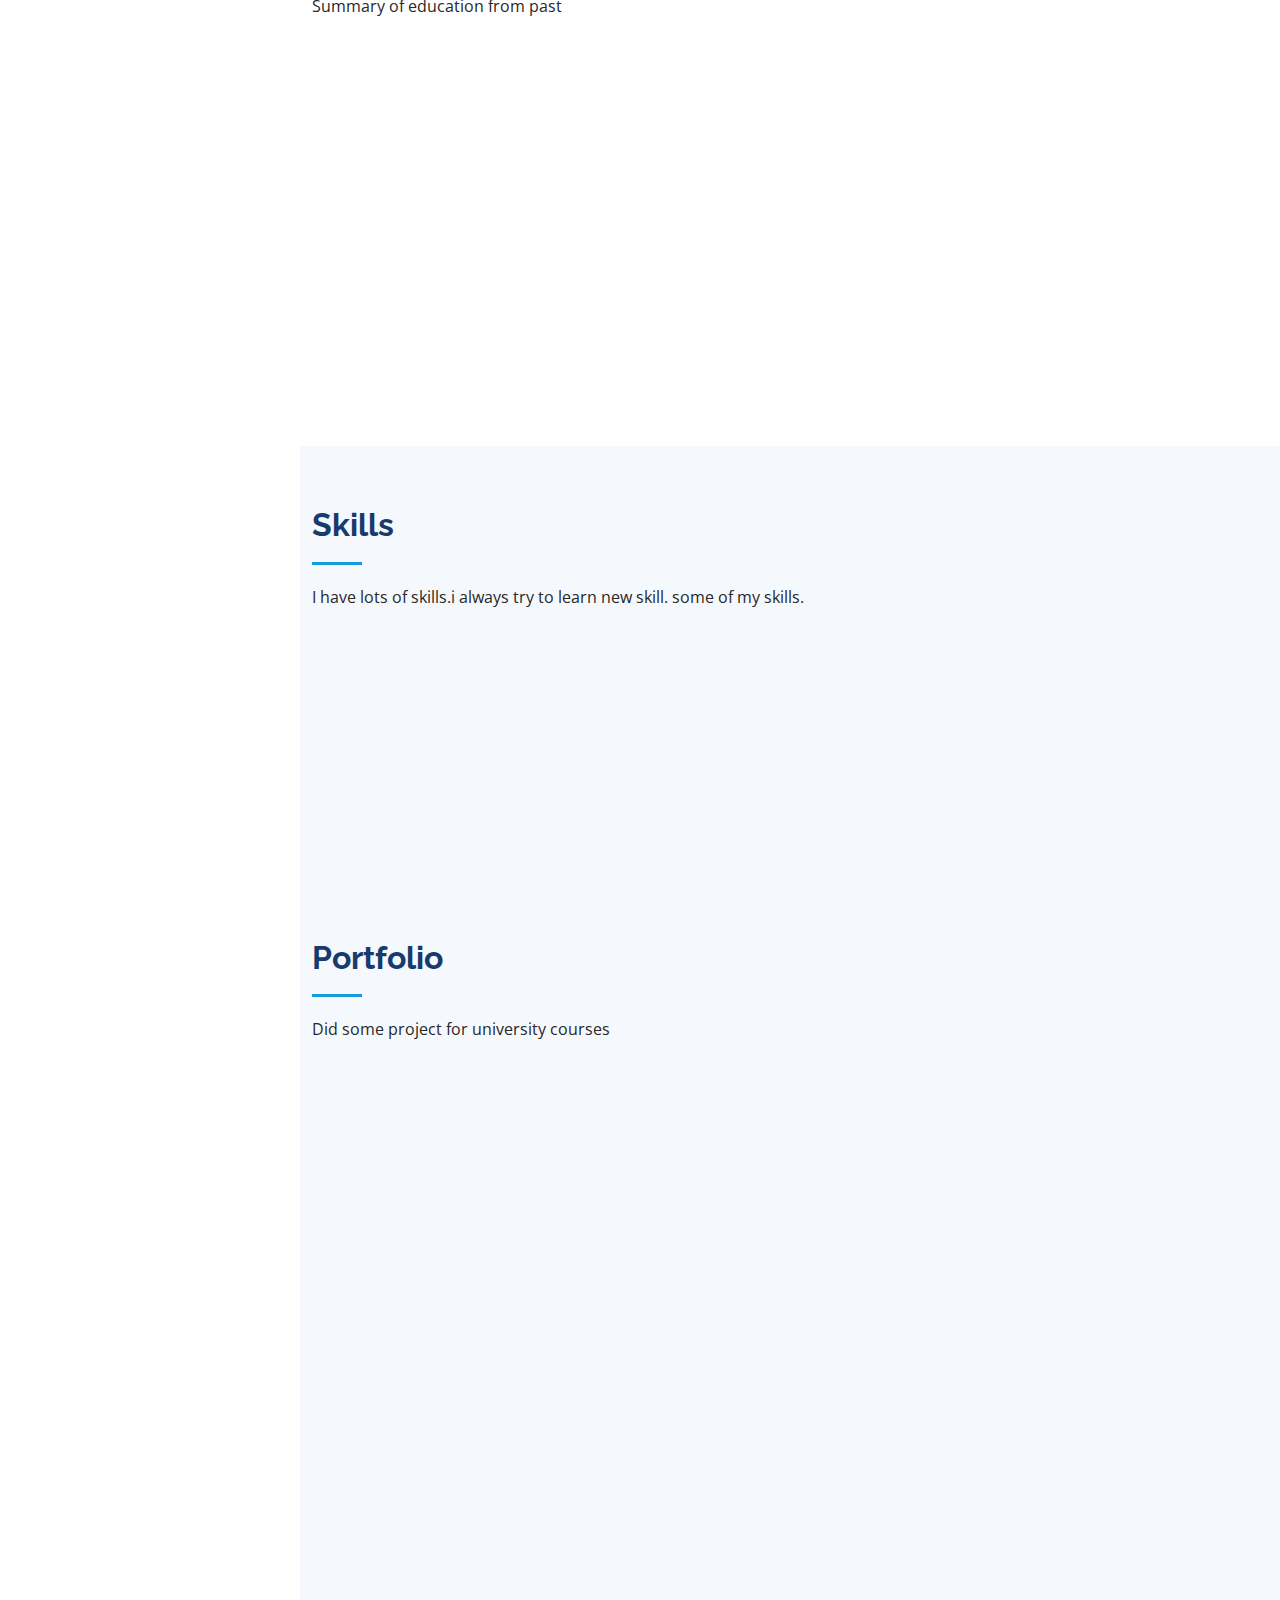
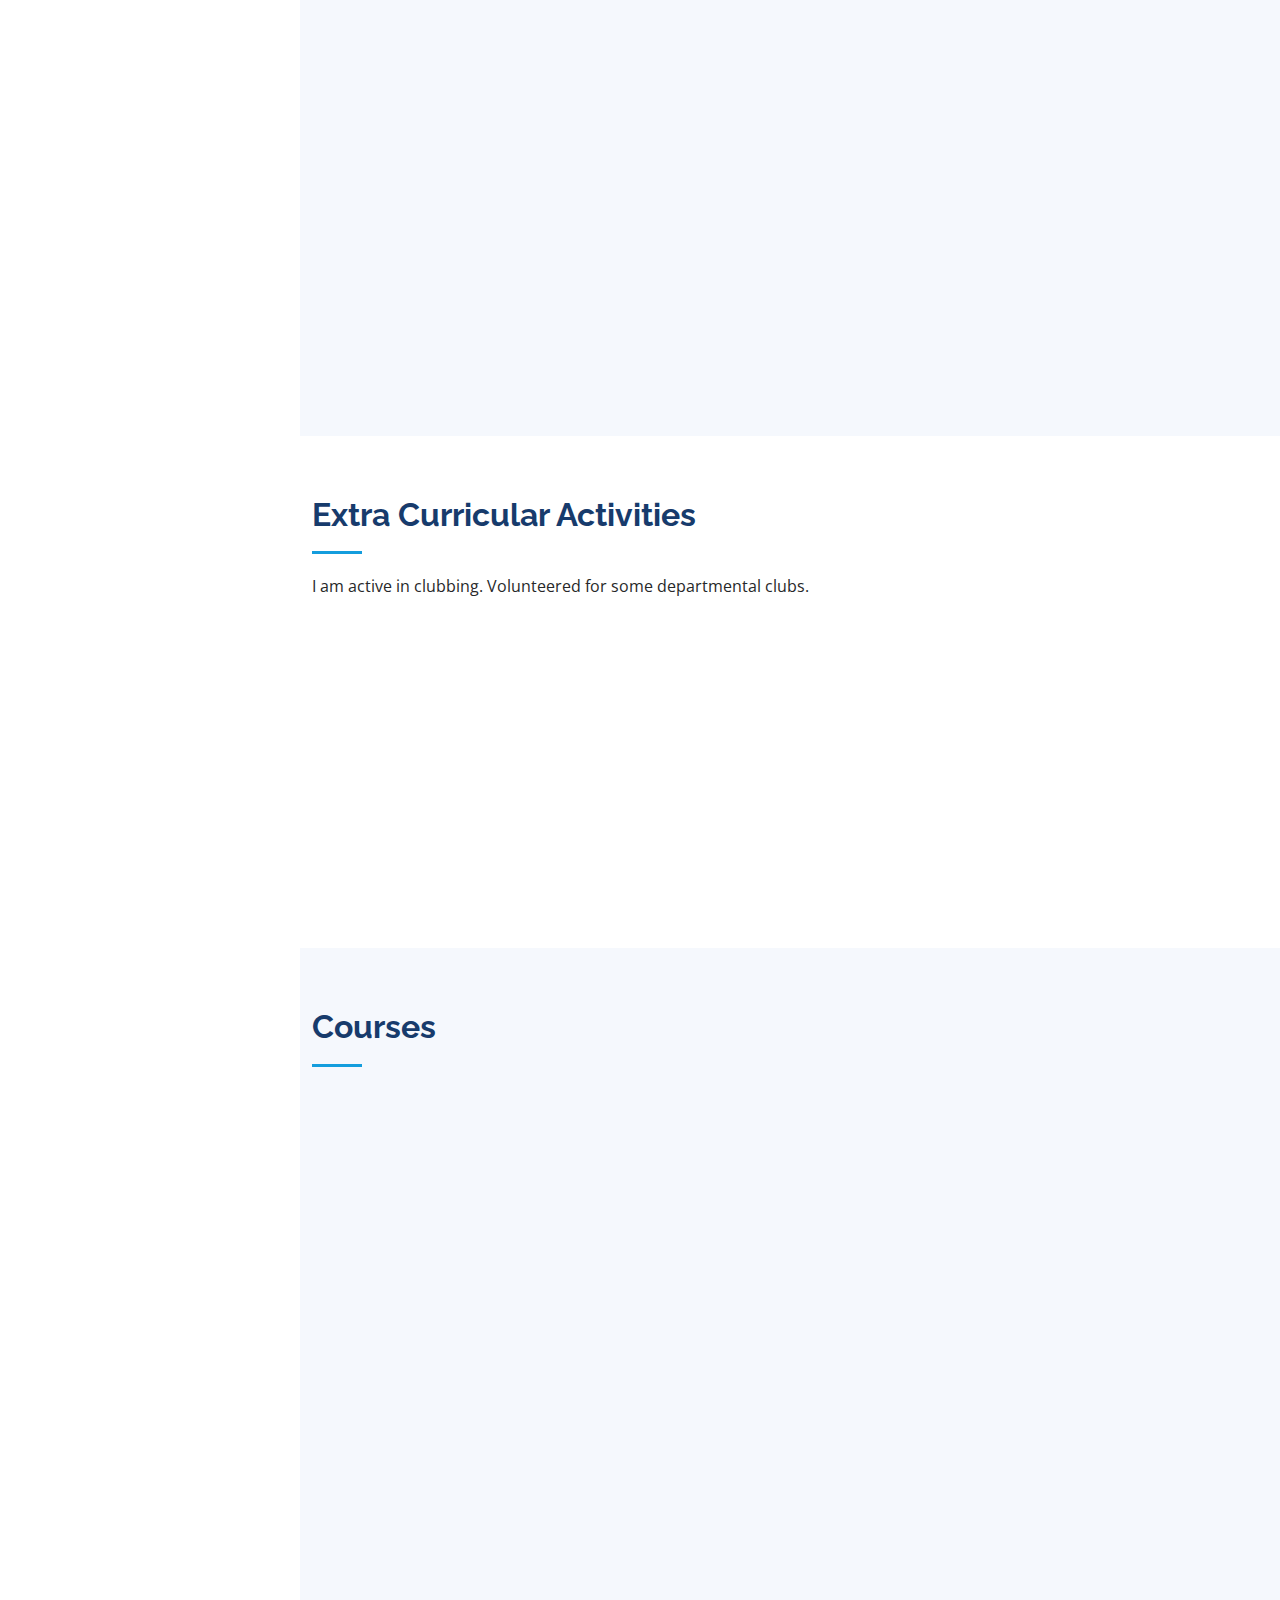
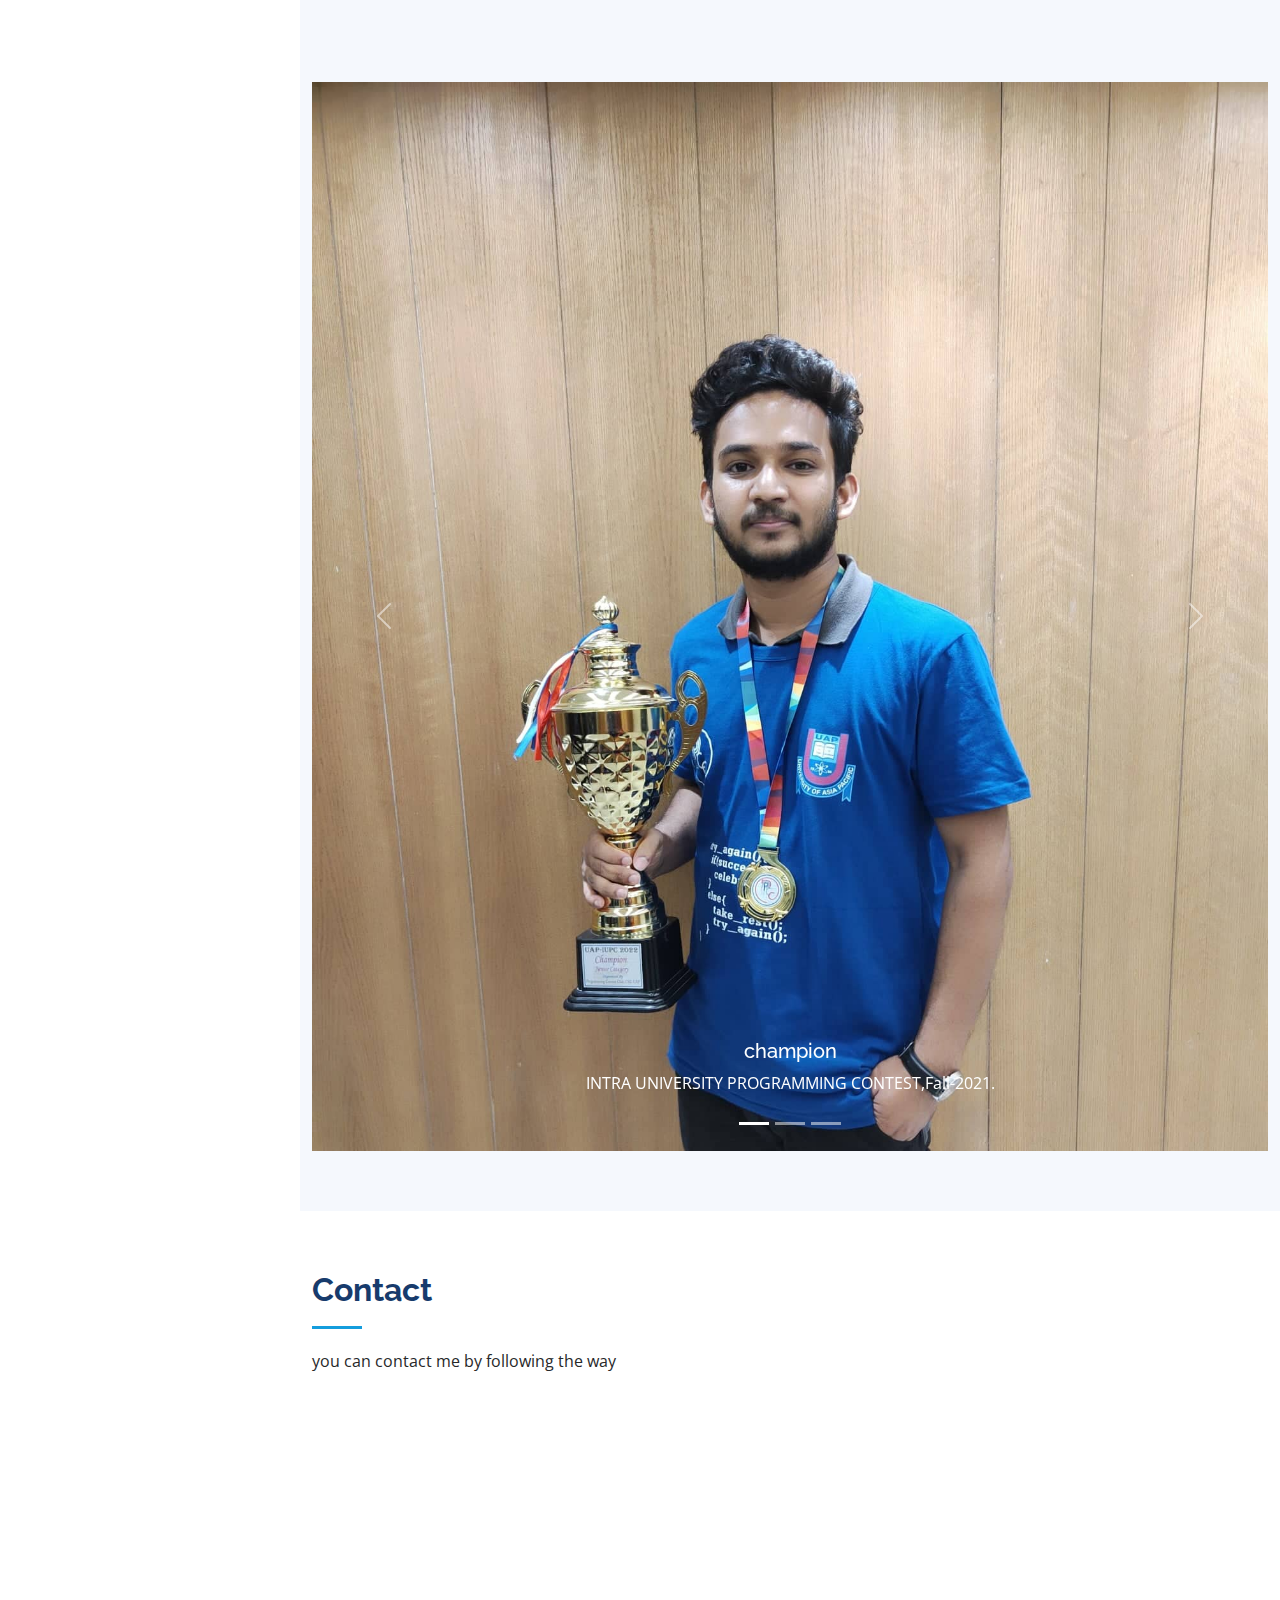
==== commit 5dae53a1: "update education" ====
--- a/index.html
+++ b/index.html
@@ -135,7 +135,7 @@
         <div class="row">
           <div class="col-lg-6" data-aos="fade-up">
 
-            <h3 class="resume-title">Education</h3>
+            
             <div class="resume-item">
               <h4>JUNIOR SCHOOL CERTIFICATE</h4>
               <h5>2013</h5>
@@ -159,15 +159,15 @@
                 <li>I obtained GPA 4.42</li>
                
               </ul>    
-            <div class="resume-item">
-              <h4>BACHELOR OF COMPUTER SCIENCE & ENGINEERING</h4>
-              <h5>2020 - Present</h5>
-              <p><em>University of Asia Pacific,Dhaka</em></p>
-              <ol>
-                <li>Current CGPA: 3.75.</li>
-                
-              </ol>
-            </div>
+          </div>
+          <div class="resume-item">
+            <h4>BACHELOR OF COMPUTER SCIENCE & ENGINEERING</h4>
+            <h5>2020 - Present</h5>
+            <p><em>University of Asia Pacific,Dhaka</em></p>
+            <ol>
+              <li>Current CGPA: 3.75.</li>
+              
+            </ol>
           </div>
         </div>
 
--- a/assets/css/style.css
+++ b/assets/css/style.css
@@ -230,6 +230,7 @@
   height: 100vh;
   background: url("../img/hero-bg.jpg") top center;
   background-size: cover;
+  background-repeat: no-repeat;
 }
 
 #hero:before {
